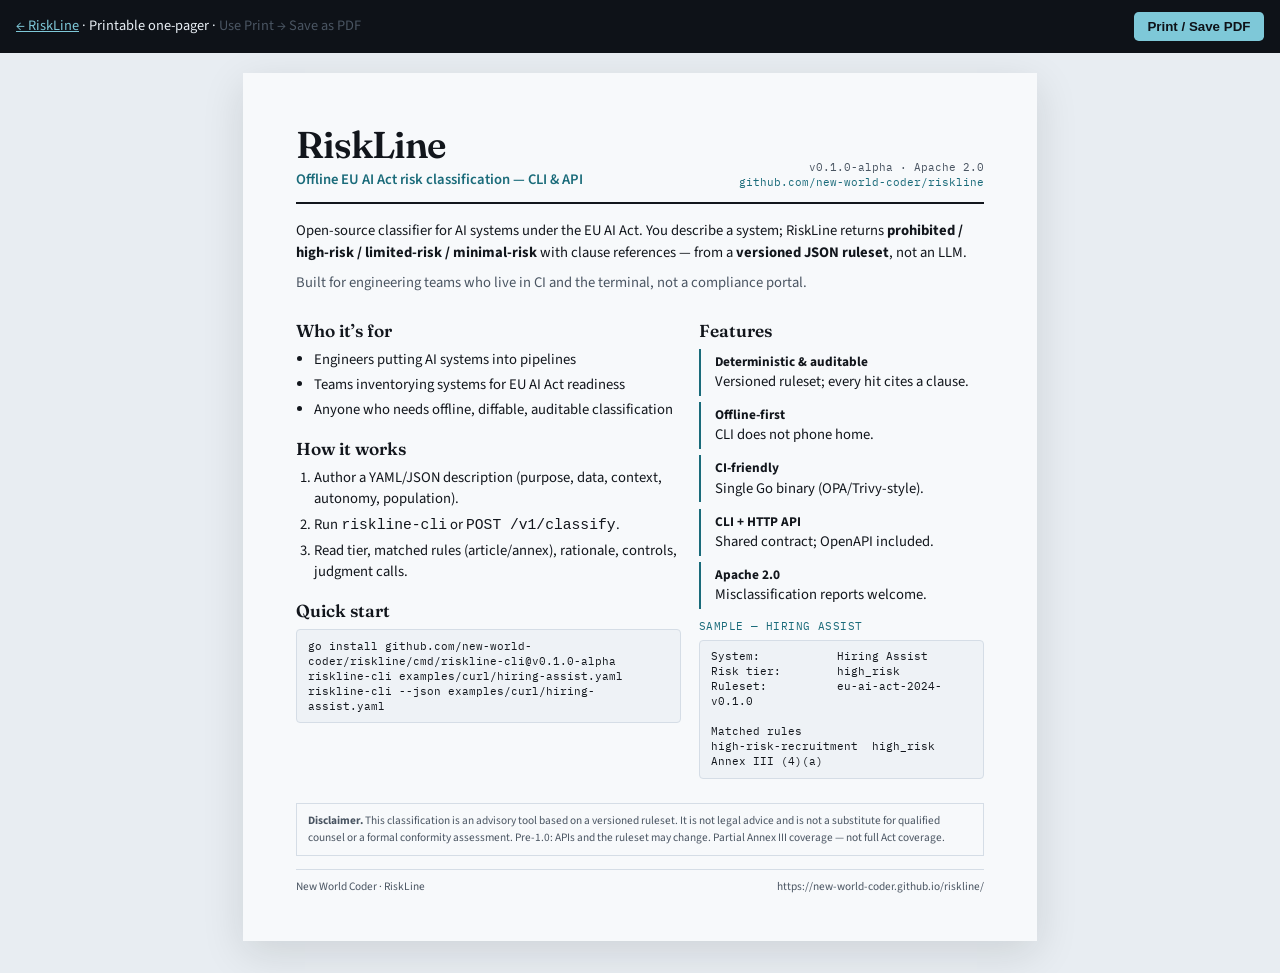
==== website/one-pager.html @ 2cbda745 "Add GitHub Pages landing, demo cast, and printable one-pager Ship a static marketing site under webs" ====
<!DOCTYPE html>
<html lang="en">
  <head>
    <meta charset="utf-8" />
    <meta name="viewport" content="width=device-width, initial-scale=1" />
    <title>RiskLine — One-pager</title>
    <meta
      name="description"
      content="One-page overview of RiskLine: offline EU AI Act risk classification CLI and API."
    />
    <link rel="icon" href="assets/favicon.svg" type="image/svg+xml" />
    <link rel="preconnect" href="https://fonts.googleapis.com" />
    <link rel="preconnect" href="https://fonts.gstatic.com" crossorigin />
    <link
      href="https://fonts.googleapis.com/css2?family=Fraunces:opsz,wght@9..144,550;9..144,600&family=IBM+Plex+Mono:wght@400;500&family=Source+Sans+3:wght@400;600&display=swap"
      rel="stylesheet"
    />
    <style>
      :root {
        --ink: #12161c;
        --muted: #4a5562;
        --accent: #1a6b7a;
        --line: #d5dde6;
        --bg: #f7f9fb;
        --code-bg: #eef2f6;
        --font-display: "Fraunces", Georgia, serif;
        --font-body: "Source Sans 3", "Helvetica Neue", sans-serif;
        --font-mono: "IBM Plex Mono", Consolas, monospace;
      }

      * {
        box-sizing: border-box;
      }

      body {
        margin: 0;
        font-family: var(--font-body);
        font-size: 11pt;
        line-height: 1.45;
        color: var(--ink);
        background: #e8edf2;
      }

      .toolbar {
        position: sticky;
        top: 0;
        z-index: 2;
        display: flex;
        gap: 0.75rem;
        align-items: center;
        justify-content: space-between;
        padding: 0.75rem 1rem;
        background: #0e1218;
        color: #e8eef4;
        font-size: 0.9rem;
      }

      .toolbar a {
        color: #7ec8d8;
      }

      .toolbar button {
        appearance: none;
        border: 0;
        background: #7ec8d8;
        color: #0e1218;
        font-weight: 600;
        padding: 0.45rem 0.85rem;
        border-radius: 0.3rem;
        cursor: pointer;
      }

      .sheet {
        width: min(100% - 1.5rem, 210mm);
        margin: 1.25rem auto 2rem;
        background: var(--bg);
        padding: 14mm 14mm 12mm;
        box-shadow: 0 12px 40px rgba(18, 22, 28, 0.12);
      }

      header {
        display: flex;
        justify-content: space-between;
        align-items: flex-end;
        gap: 1rem;
        padding-bottom: 0.75rem;
        border-bottom: 2px solid var(--ink);
        margin-bottom: 1rem;
      }

      .brand {
        margin: 0;
        font-family: var(--font-display);
        font-size: 28pt;
        font-weight: 600;
        letter-spacing: -0.02em;
        line-height: 1;
      }

      .tagline {
        margin: 0.35rem 0 0;
        color: var(--accent);
        font-size: 11pt;
        font-weight: 600;
      }

      .meta {
        text-align: right;
        font-family: var(--font-mono);
        font-size: 8pt;
        color: var(--muted);
      }

      .meta a {
        color: var(--accent);
        text-decoration: none;
      }

      h2 {
        margin: 1rem 0 0.35rem;
        font-family: var(--font-display);
        font-size: 13pt;
        font-weight: 600;
      }

      p {
        margin: 0 0 0.55rem;
      }

      .muted {
        color: var(--muted);
      }

      .cols {
        display: grid;
        grid-template-columns: 1.15fr 0.85fr;
        gap: 1.1rem;
      }

      ol,
      ul {
        margin: 0.25rem 0 0.6rem;
        padding-left: 1.15rem;
      }

      li {
        margin-bottom: 0.25rem;
      }

      .features {
        list-style: none;
        padding: 0;
      }

      .features li {
        padding: 0.2rem 0 0.2rem 0.85rem;
        border-left: 2px solid var(--accent);
        margin-bottom: 0.4rem;
      }

      .features strong {
        display: block;
        font-size: 10pt;
      }

      pre {
        margin: 0.35rem 0 0.7rem;
        padding: 0.55rem 0.7rem;
        background: var(--code-bg);
        border: 1px solid var(--line);
        border-radius: 0.25rem;
        font-family: var(--font-mono);
        font-size: 8pt;
        line-height: 1.4;
        white-space: pre-wrap;
        overflow: hidden;
      }

      .sample-label {
        font-family: var(--font-mono);
        font-size: 8pt;
        letter-spacing: 0.04em;
        text-transform: uppercase;
        color: var(--accent);
        margin: 0 0 0.2rem;
      }

      .disclaimer {
        margin-top: 0.85rem;
        padding: 0.55rem 0.7rem;
        border: 1px solid var(--line);
        font-size: 8.5pt;
        color: var(--muted);
      }

      footer {
        margin-top: 0.85rem;
        padding-top: 0.55rem;
        border-top: 1px solid var(--line);
        display: flex;
        justify-content: space-between;
        gap: 1rem;
        font-size: 8.5pt;
        color: var(--muted);
      }

      @media print {
        body {
          background: white;
        }
        .toolbar {
          display: none !important;
        }
        .sheet {
          width: 100%;
          margin: 0;
          padding: 0;
          box-shadow: none;
        }
        a {
          color: inherit;
          text-decoration: none;
        }
        @page {
          size: A4;
          margin: 14mm;
        }
      }

      @media (max-width: 720px) {
        .cols {
          grid-template-columns: 1fr;
        }
        header {
          flex-direction: column;
          align-items: flex-start;
        }
        .meta {
          text-align: left;
        }
      }
    </style>
  </head>
  <body>
    <div class="toolbar">
      <span
        ><a href="./">← RiskLine</a> · Printable one-pager ·
        <span class="muted">Use Print → Save as PDF</span></span
      >
      <button type="button" onclick="window.print()">Print / Save PDF</button>
    </div>

    <article class="sheet">
      <header>
        <div>
          <h1 class="brand">RiskLine</h1>
          <p class="tagline">Offline EU AI Act risk classification — CLI &amp; API</p>
        </div>
        <div class="meta">
          v0.1.0-alpha · Apache 2.0<br />
          <a href="https://github.com/new-world-coder/riskline"
            >github.com/new-world-coder/riskline</a
          >
        </div>
      </header>

      <p>
        Open-source classifier for AI systems under the EU AI Act. You describe a
        system; RiskLine returns
        <strong>prohibited / high-risk / limited-risk / minimal-risk</strong> with
        clause references — from a <strong>versioned JSON ruleset</strong>, not an LLM.
      </p>
      <p class="muted">
        Built for engineering teams who live in CI and the terminal, not a compliance
        portal.
      </p>

      <div class="cols">
        <div>
          <h2>Who it’s for</h2>
          <ul>
            <li>Engineers putting AI systems into pipelines</li>
            <li>Teams inventorying systems for EU AI Act readiness</li>
            <li>Anyone who needs offline, diffable, auditable classification</li>
          </ul>

          <h2>How it works</h2>
          <ol>
            <li>
              Author a YAML/JSON description (purpose, data, context, autonomy,
              population).
            </li>
            <li>Run <code>riskline-cli</code> or <code>POST /v1/classify</code>.</li>
            <li>
              Read tier, matched rules (article/annex), rationale, controls, judgment
              calls.
            </li>
          </ol>

          <h2>Quick start</h2>
          <pre>go install github.com/new-world-coder/riskline/cmd/riskline-cli@v0.1.0-alpha
riskline-cli examples/curl/hiring-assist.yaml
riskline-cli --json examples/curl/hiring-assist.yaml</pre>
        </div>

        <div>
          <h2>Features</h2>
          <ul class="features">
            <li>
              <strong>Deterministic &amp; auditable</strong>
              Versioned ruleset; every hit cites a clause.
            </li>
            <li>
              <strong>Offline-first</strong>
              CLI does not phone home.
            </li>
            <li>
              <strong>CI-friendly</strong>
              Single Go binary (OPA/Trivy-style).
            </li>
            <li>
              <strong>CLI + HTTP API</strong>
              Shared contract; OpenAPI included.
            </li>
            <li>
              <strong>Apache 2.0</strong>
              Misclassification reports welcome.
            </li>
          </ul>

          <p class="sample-label">Sample — Hiring Assist</p>
          <pre>System:           Hiring Assist
Risk tier:        high_risk
Ruleset:          eu-ai-act-2024-v0.1.0

Matched rules
high-risk-recruitment  high_risk  Annex III (4)(a)</pre>
        </div>
      </div>

      <p class="disclaimer">
        <strong>Disclaimer.</strong> This classification is an advisory tool based on
        a versioned ruleset. It is not legal advice and is not a substitute for
        qualified counsel or a formal conformity assessment. Pre-1.0: APIs and the
        ruleset may change. Partial Annex III coverage — not full Act coverage.
      </p>

      <footer>
        <span>New World Coder · RiskLine</span>
        <span>https://new-world-coder.github.io/riskline/</span>
      </footer>
    </article>
  </body>
</html>
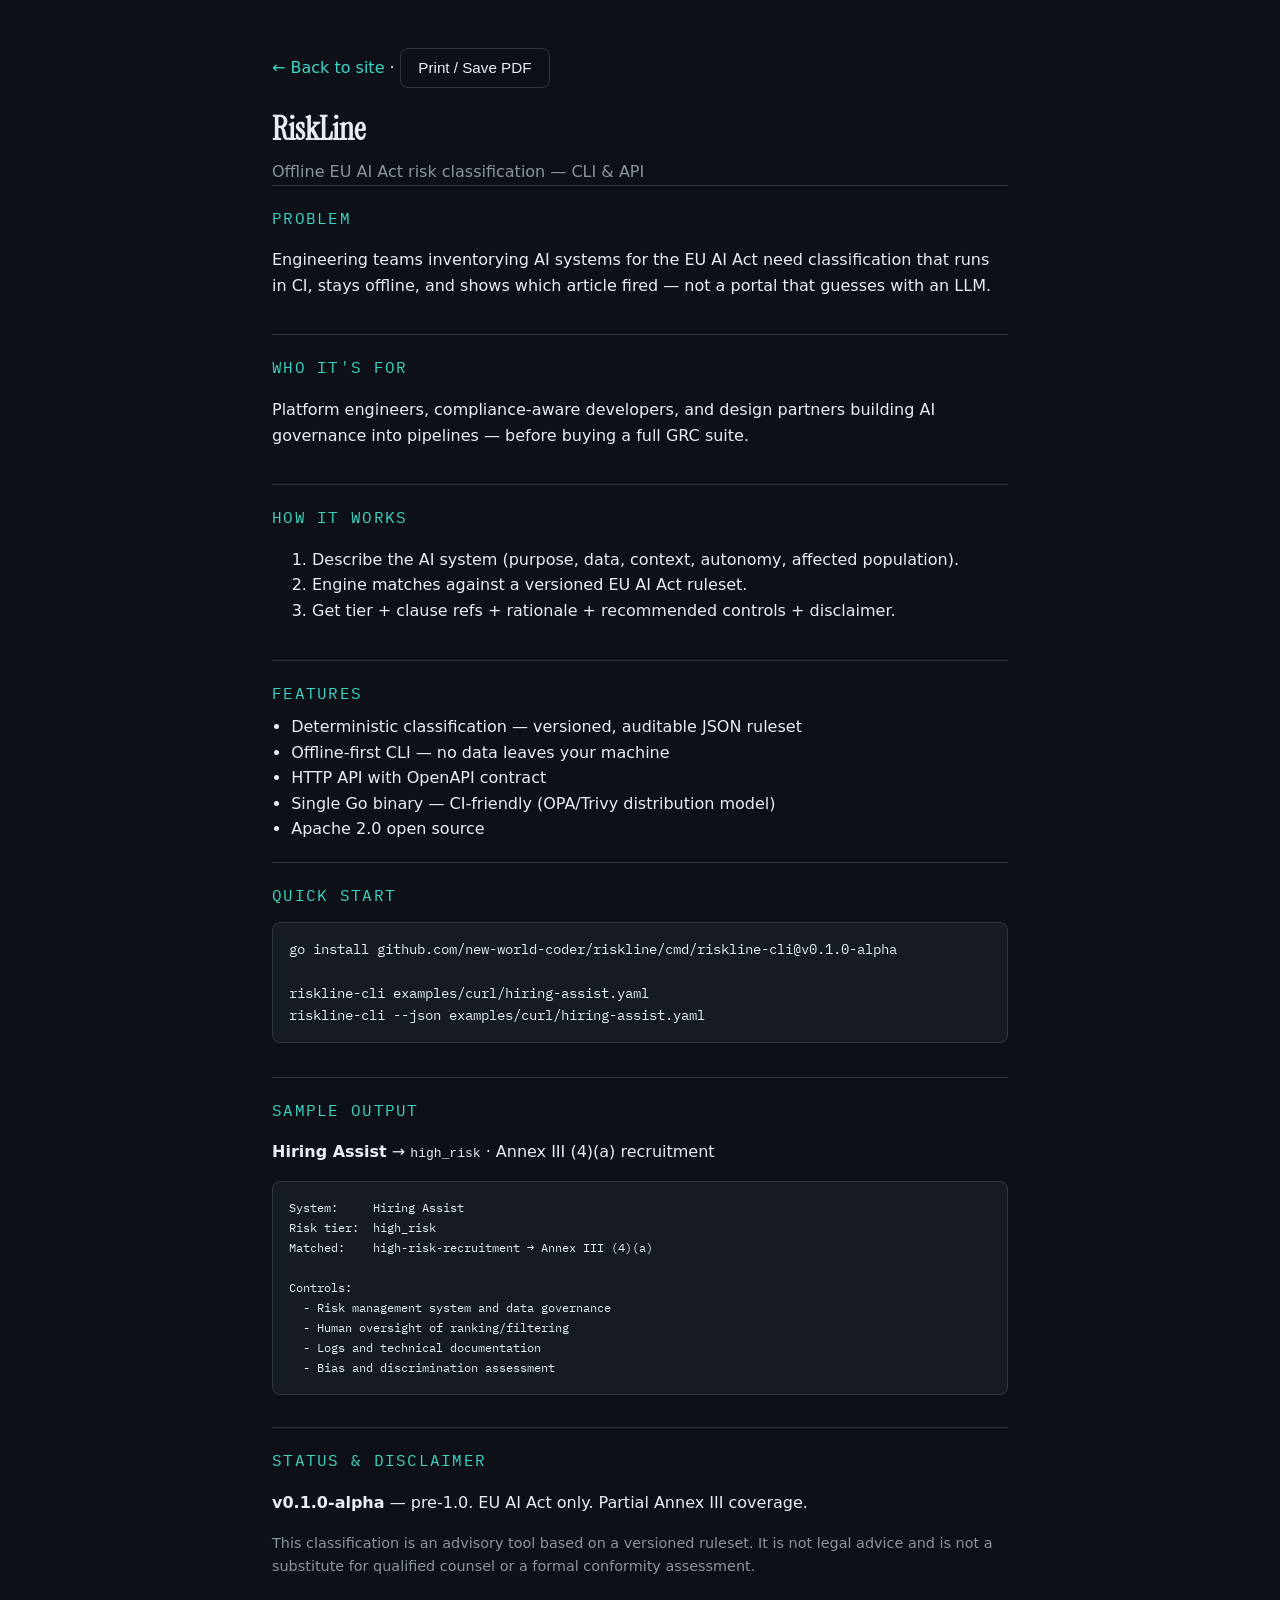
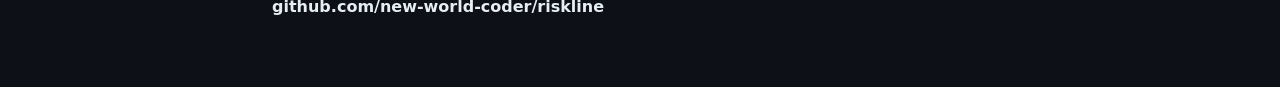
==== commit e99836e1: "add oss landing site with demo and one-pager Ship a GitHub Pages-ready marketing surface with a term" ====
--- a/website/one-pager.html
+++ b/website/one-pager.html
@@ -1,354 +1,86 @@
 <!DOCTYPE html>
 <html lang="en">
-  <head>
-    <meta charset="utf-8" />
-    <meta name="viewport" content="width=device-width, initial-scale=1" />
-    <title>RiskLine — One-pager</title>
-    <meta
-      name="description"
-      content="One-page overview of RiskLine: offline EU AI Act risk classification CLI and API."
-    />
-    <link rel="icon" href="assets/favicon.svg" type="image/svg+xml" />
-    <link rel="preconnect" href="https://fonts.googleapis.com" />
-    <link rel="preconnect" href="https://fonts.gstatic.com" crossorigin />
-    <link
-      href="https://fonts.googleapis.com/css2?family=Fraunces:opsz,wght@9..144,550;9..144,600&family=IBM+Plex+Mono:wght@400;500&family=Source+Sans+3:wght@400;600&display=swap"
-      rel="stylesheet"
-    />
-    <style>
-      :root {
-        --ink: #12161c;
-        --muted: #4a5562;
-        --accent: #1a6b7a;
-        --line: #d5dde6;
-        --bg: #f7f9fb;
-        --code-bg: #eef2f6;
-        --font-display: "Fraunces", Georgia, serif;
-        --font-body: "Source Sans 3", "Helvetica Neue", sans-serif;
-        --font-mono: "IBM Plex Mono", Consolas, monospace;
-      }
+<head>
+  <meta charset="utf-8">
+  <meta name="viewport" content="width=device-width, initial-scale=1">
+  <title>RiskLine — One-pager</title>
+  <link rel="icon" href="assets/favicon.svg" type="image/svg+xml">
+  <link href="https://fonts.googleapis.com/css2?family=IBM+Plex+Mono:wght@400;500&family=Instrument+Serif&display=swap" rel="stylesheet">
+  <link rel="stylesheet" href="css/site.css">
+  <style>
+    body.one-pager { padding: 2rem; max-width: 800px; margin: 0 auto; }
+    .one-pager-header h1 { font-family: var(--display); font-size: 2rem; margin: 0; }
+    .one-pager-header p { color: var(--text-muted); margin: 0.25rem 0 0; }
+    .one-pager section { padding: 1.25rem 0; border-top: 1px solid var(--border); }
+    .one-pager h2 { font-size: 1rem; text-transform: uppercase; letter-spacing: 0.08em; color: var(--accent); margin: 0 0 0.5rem; font-family: var(--mono); }
+    .one-pager ul { margin: 0; padding-left: 1.2rem; }
+  </style>
+</head>
+<body class="one-pager">
+  <p class="no-print" style="margin-bottom:1rem;"><a href="index.html">← Back to site</a> · <button onclick="window.print()" class="btn btn-secondary" style="cursor:pointer;">Print / Save PDF</button></p>
 
-      * {
-        box-sizing: border-box;
-      }
+  <header class="one-pager-header">
+    <h1>RiskLine</h1>
+    <p>Offline EU AI Act risk classification — CLI &amp; API</p>
+  </header>
 
-      body {
-        margin: 0;
-        font-family: var(--font-body);
-        font-size: 11pt;
-        line-height: 1.45;
-        color: var(--ink);
-        background: #e8edf2;
-      }
+  <section>
+    <h2>Problem</h2>
+    <p>Engineering teams inventorying AI systems for the EU AI Act need classification that runs in CI, stays offline, and shows which article fired — not a portal that guesses with an LLM.</p>
+  </section>
 
-      .toolbar {
-        position: sticky;
-        top: 0;
-        z-index: 2;
-        display: flex;
-        gap: 0.75rem;
-        align-items: center;
-        justify-content: space-between;
-        padding: 0.75rem 1rem;
-        background: #0e1218;
-        color: #e8eef4;
-        font-size: 0.9rem;
-      }
+  <section>
+    <h2>Who it's for</h2>
+    <p>Platform engineers, compliance-aware developers, and design partners building AI governance into pipelines — before buying a full GRC suite.</p>
+  </section>
 
-      .toolbar a {
-        color: #7ec8d8;
-      }
+  <section>
+    <h2>How it works</h2>
+    <ol>
+      <li>Describe the AI system (purpose, data, context, autonomy, affected population).</li>
+      <li>Engine matches against a versioned EU AI Act ruleset.</li>
+      <li>Get tier + clause refs + rationale + recommended controls + disclaimer.</li>
+    </ol>
+  </section>
 
-      .toolbar button {
-        appearance: none;
-        border: 0;
-        background: #7ec8d8;
-        color: #0e1218;
-        font-weight: 600;
-        padding: 0.45rem 0.85rem;
-        border-radius: 0.3rem;
-        cursor: pointer;
-      }
+  <section>
+    <h2>Features</h2>
+    <ul>
+      <li>Deterministic classification — versioned, auditable JSON ruleset</li>
+      <li>Offline-first CLI — no data leaves your machine</li>
+      <li>HTTP API with OpenAPI contract</li>
+      <li>Single Go binary — CI-friendly (OPA/Trivy distribution model)</li>
+      <li>Apache 2.0 open source</li>
+    </ul>
+  </section>
 
-      .sheet {
-        width: min(100% - 1.5rem, 210mm);
-        margin: 1.25rem auto 2rem;
-        background: var(--bg);
-        padding: 14mm 14mm 12mm;
-        box-shadow: 0 12px 40px rgba(18, 22, 28, 0.12);
-      }
+  <section>
+    <h2>Quick start</h2>
+    <pre style="font-family:var(--mono);font-size:0.85rem;background:var(--bg-elevated);padding:1rem;border-radius:8px;border:1px solid var(--border);overflow-x:auto;">go install github.com/new-world-coder/riskline/cmd/riskline-cli@v0.1.0-alpha
 
-      header {
-        display: flex;
-        justify-content: space-between;
-        align-items: flex-end;
-        gap: 1rem;
-        padding-bottom: 0.75rem;
-        border-bottom: 2px solid var(--ink);
-        margin-bottom: 1rem;
-      }
-
-      .brand {
-        margin: 0;
-        font-family: var(--font-display);
-        font-size: 28pt;
-        font-weight: 600;
-        letter-spacing: -0.02em;
-        line-height: 1;
-      }
-
-      .tagline {
-        margin: 0.35rem 0 0;
-        color: var(--accent);
-        font-size: 11pt;
-        font-weight: 600;
-      }
-
-      .meta {
-        text-align: right;
-        font-family: var(--font-mono);
-        font-size: 8pt;
-        color: var(--muted);
-      }
-
-      .meta a {
-        color: var(--accent);
-        text-decoration: none;
-      }
-
-      h2 {
-        margin: 1rem 0 0.35rem;
-        font-family: var(--font-display);
-        font-size: 13pt;
-        font-weight: 600;
-      }
-
-      p {
-        margin: 0 0 0.55rem;
-      }
-
-      .muted {
-        color: var(--muted);
-      }
-
-      .cols {
-        display: grid;
-        grid-template-columns: 1.15fr 0.85fr;
-        gap: 1.1rem;
-      }
-
-      ol,
-      ul {
-        margin: 0.25rem 0 0.6rem;
-        padding-left: 1.15rem;
-      }
-
-      li {
-        margin-bottom: 0.25rem;
-      }
-
-      .features {
-        list-style: none;
-        padding: 0;
-      }
-
-      .features li {
-        padding: 0.2rem 0 0.2rem 0.85rem;
-        border-left: 2px solid var(--accent);
-        margin-bottom: 0.4rem;
-      }
-
-      .features strong {
-        display: block;
-        font-size: 10pt;
-      }
-
-      pre {
-        margin: 0.35rem 0 0.7rem;
-        padding: 0.55rem 0.7rem;
-        background: var(--code-bg);
-        border: 1px solid var(--line);
-        border-radius: 0.25rem;
-        font-family: var(--font-mono);
-        font-size: 8pt;
-        line-height: 1.4;
-        white-space: pre-wrap;
-        overflow: hidden;
-      }
-
-      .sample-label {
-        font-family: var(--font-mono);
-        font-size: 8pt;
-        letter-spacing: 0.04em;
-        text-transform: uppercase;
-        color: var(--accent);
-        margin: 0 0 0.2rem;
-      }
-
-      .disclaimer {
-        margin-top: 0.85rem;
-        padding: 0.55rem 0.7rem;
-        border: 1px solid var(--line);
-        font-size: 8.5pt;
-        color: var(--muted);
-      }
-
-      footer {
-        margin-top: 0.85rem;
-        padding-top: 0.55rem;
-        border-top: 1px solid var(--line);
-        display: flex;
-        justify-content: space-between;
-        gap: 1rem;
-        font-size: 8.5pt;
-        color: var(--muted);
-      }
-
-      @media print {
-        body {
-          background: white;
-        }
-        .toolbar {
-          display: none !important;
-        }
-        .sheet {
-          width: 100%;
-          margin: 0;
-          padding: 0;
-          box-shadow: none;
-        }
-        a {
-          color: inherit;
-          text-decoration: none;
-        }
-        @page {
-          size: A4;
-          margin: 14mm;
-        }
-      }
-
-      @media (max-width: 720px) {
-        .cols {
-          grid-template-columns: 1fr;
-        }
-        header {
-          flex-direction: column;
-          align-items: flex-start;
-        }
-        .meta {
-          text-align: left;
-        }
-      }
-    </style>
-  </head>
-  <body>
-    <div class="toolbar">
-      <span
-        ><a href="./">← RiskLine</a> · Printable one-pager ·
-        <span class="muted">Use Print → Save as PDF</span></span
-      >
-      <button type="button" onclick="window.print()">Print / Save PDF</button>
-    </div>
-
-    <article class="sheet">
-      <header>
-        <div>
-          <h1 class="brand">RiskLine</h1>
-          <p class="tagline">Offline EU AI Act risk classification — CLI &amp; API</p>
-        </div>
-        <div class="meta">
-          v0.1.0-alpha · Apache 2.0<br />
-          <a href="https://github.com/new-world-coder/riskline"
-            >github.com/new-world-coder/riskline</a
-          >
-        </div>
-      </header>
-
-      <p>
-        Open-source classifier for AI systems under the EU AI Act. You describe a
-        system; RiskLine returns
-        <strong>prohibited / high-risk / limited-risk / minimal-risk</strong> with
-        clause references — from a <strong>versioned JSON ruleset</strong>, not an LLM.
-      </p>
-      <p class="muted">
-        Built for engineering teams who live in CI and the terminal, not a compliance
-        portal.
-      </p>
-
-      <div class="cols">
-        <div>
-          <h2>Who it’s for</h2>
-          <ul>
-            <li>Engineers putting AI systems into pipelines</li>
-            <li>Teams inventorying systems for EU AI Act readiness</li>
-            <li>Anyone who needs offline, diffable, auditable classification</li>
-          </ul>
-
-          <h2>How it works</h2>
-          <ol>
-            <li>
-              Author a YAML/JSON description (purpose, data, context, autonomy,
-              population).
-            </li>
-            <li>Run <code>riskline-cli</code> or <code>POST /v1/classify</code>.</li>
-            <li>
-              Read tier, matched rules (article/annex), rationale, controls, judgment
-              calls.
-            </li>
-          </ol>
-
-          <h2>Quick start</h2>
-          <pre>go install github.com/new-world-coder/riskline/cmd/riskline-cli@v0.1.0-alpha
 riskline-cli examples/curl/hiring-assist.yaml
 riskline-cli --json examples/curl/hiring-assist.yaml</pre>
-        </div>
+  </section>
 
-        <div>
-          <h2>Features</h2>
-          <ul class="features">
-            <li>
-              <strong>Deterministic &amp; auditable</strong>
-              Versioned ruleset; every hit cites a clause.
-            </li>
-            <li>
-              <strong>Offline-first</strong>
-              CLI does not phone home.
-            </li>
-            <li>
-              <strong>CI-friendly</strong>
-              Single Go binary (OPA/Trivy-style).
-            </li>
-            <li>
-              <strong>CLI + HTTP API</strong>
-              Shared contract; OpenAPI included.
-            </li>
-            <li>
-              <strong>Apache 2.0</strong>
-              Misclassification reports welcome.
-            </li>
-          </ul>
+  <section>
+    <h2>Sample output</h2>
+    <p><strong>Hiring Assist</strong> → <code>high_risk</code> · Annex III (4)(a) recruitment</p>
+    <pre style="font-family:var(--mono);font-size:0.78rem;background:var(--bg-elevated);padding:1rem;border-radius:8px;border:1px solid var(--border);overflow-x:auto;">System:     Hiring Assist
+Risk tier:  high_risk
+Matched:    high-risk-recruitment → Annex III (4)(a)
 
-          <p class="sample-label">Sample — Hiring Assist</p>
-          <pre>System:           Hiring Assist
-Risk tier:        high_risk
-Ruleset:          eu-ai-act-2024-v0.1.0
+Controls:
+  - Risk management system and data governance
+  - Human oversight of ranking/filtering
+  - Logs and technical documentation
+  - Bias and discrimination assessment</pre>
+  </section>
 
-Matched rules
-high-risk-recruitment  high_risk  Annex III (4)(a)</pre>
-        </div>
-      </div>
-
-      <p class="disclaimer">
-        <strong>Disclaimer.</strong> This classification is an advisory tool based on
-        a versioned ruleset. It is not legal advice and is not a substitute for
-        qualified counsel or a formal conformity assessment. Pre-1.0: APIs and the
-        ruleset may change. Partial Annex III coverage — not full Act coverage.
-      </p>
-
-      <footer>
-        <span>New World Coder · RiskLine</span>
-        <span>https://new-world-coder.github.io/riskline/</span>
-      </footer>
-    </article>
-  </body>
+  <section>
+    <h2>Status &amp; disclaimer</h2>
+    <p><strong>v0.1.0-alpha</strong> — pre-1.0. EU AI Act only. Partial Annex III coverage.</p>
+    <p style="font-size:0.9rem;color:var(--text-muted);">This classification is an advisory tool based on a versioned ruleset. It is not legal advice and is not a substitute for qualified counsel or a formal conformity assessment.</p>
+    <p><strong>github.com/new-world-coder/riskline</strong></p>
+  </section>
+</body>
 </html>
--- a/website/css/site.css
+++ b/website/css/site.css
@@ -0,0 +1,398 @@
+:root {
+  --bg: #0d1117;
+  --bg-elevated: #161b22;
+  --border: #30363d;
+  --text: #e6edf3;
+  --text-muted: #8b949e;
+  --accent: #3dd6c6;
+  --accent-dim: #238f84;
+  --tier-prohibited: #f85149;
+  --tier-high: #d29922;
+  --tier-limited: #58a6ff;
+  --tier-minimal: #3fb950;
+  --mono: "IBM Plex Mono", "JetBrains Mono", ui-monospace, monospace;
+  --display: "Instrument Serif", Georgia, "Times New Roman", serif;
+}
+
+*,
+*::before,
+*::after {
+  box-sizing: border-box;
+}
+
+html {
+  scroll-behavior: smooth;
+}
+
+body {
+  margin: 0;
+  font-family: system-ui, -apple-system, BlinkMacSystemFont, "Segoe UI", sans-serif;
+  background: var(--bg);
+  color: var(--text);
+  line-height: 1.6;
+}
+
+a {
+  color: var(--accent);
+  text-decoration: none;
+}
+
+a:hover {
+  text-decoration: underline;
+}
+
+.container {
+  width: min(1100px, 92vw);
+  margin: 0 auto;
+}
+
+.site-header {
+  position: sticky;
+  top: 0;
+  z-index: 10;
+  backdrop-filter: blur(10px);
+  background: rgba(13, 17, 23, 0.85);
+  border-bottom: 1px solid var(--border);
+}
+
+.site-header .container {
+  display: flex;
+  align-items: center;
+  justify-content: space-between;
+  padding: 0.9rem 0;
+}
+
+.logo {
+  font-family: var(--display);
+  font-size: 1.35rem;
+  letter-spacing: 0.02em;
+  color: var(--text);
+  text-decoration: none;
+}
+
+.logo span {
+  color: var(--accent);
+}
+
+.nav-links {
+  display: flex;
+  gap: 1.25rem;
+  font-size: 0.92rem;
+}
+
+.nav-links a {
+  color: var(--text-muted);
+}
+
+.nav-links a:hover {
+  color: var(--text);
+  text-decoration: none;
+}
+
+.hero {
+  position: relative;
+  padding: 5rem 0 3rem;
+  overflow: hidden;
+}
+
+.hero::before {
+  content: "";
+  position: absolute;
+  inset: 0;
+  background:
+    radial-gradient(ellipse 80% 50% at 50% -20%, rgba(61, 214, 198, 0.12), transparent),
+    linear-gradient(rgba(48, 54, 61, 0.15) 1px, transparent 1px),
+    linear-gradient(90deg, rgba(48, 54, 61, 0.15) 1px, transparent 1px);
+  background-size: auto, 48px 48px, 48px 48px;
+  pointer-events: none;
+}
+
+.hero-grid {
+  position: relative;
+  display: grid;
+  grid-template-columns: 1fr 1.1fr;
+  gap: 2.5rem;
+  align-items: center;
+}
+
+.eyebrow {
+  font-family: var(--mono);
+  font-size: 0.78rem;
+  letter-spacing: 0.12em;
+  text-transform: uppercase;
+  color: var(--accent);
+  margin-bottom: 0.75rem;
+}
+
+.hero h1 {
+  font-family: var(--display);
+  font-size: clamp(2.2rem, 4vw, 3.4rem);
+  font-weight: 400;
+  line-height: 1.15;
+  margin: 0 0 1rem;
+}
+
+.hero-lead {
+  font-size: 1.08rem;
+  color: var(--text-muted);
+  max-width: 34ch;
+  margin-bottom: 1.5rem;
+}
+
+.cta-row {
+  display: flex;
+  flex-wrap: wrap;
+  gap: 0.75rem;
+}
+
+.btn {
+  display: inline-flex;
+  align-items: center;
+  gap: 0.4rem;
+  padding: 0.65rem 1.1rem;
+  border-radius: 8px;
+  font-size: 0.95rem;
+  font-weight: 500;
+  border: 1px solid transparent;
+  text-decoration: none;
+  transition: background 0.15s, border-color 0.15s;
+}
+
+.btn-primary {
+  background: var(--accent);
+  color: #04120f;
+}
+
+.btn-primary:hover {
+  background: #5ce3d5;
+  text-decoration: none;
+}
+
+.btn-secondary {
+  background: transparent;
+  border-color: var(--border);
+  color: var(--text);
+}
+
+.btn-secondary:hover {
+  border-color: var(--accent-dim);
+  text-decoration: none;
+}
+
+.terminal {
+  background: var(--bg-elevated);
+  border: 1px solid var(--border);
+  border-radius: 12px;
+  overflow: hidden;
+  box-shadow: 0 24px 80px rgba(0, 0, 0, 0.45);
+}
+
+.terminal-bar {
+  display: flex;
+  align-items: center;
+  gap: 0.45rem;
+  padding: 0.65rem 0.9rem;
+  background: #010409;
+  border-bottom: 1px solid var(--border);
+}
+
+.dot {
+  width: 10px;
+  height: 10px;
+  border-radius: 50%;
+}
+
+.dot.red { background: #ff5f57; }
+.dot.yellow { background: #febc2e; }
+.dot.green { background: #28c840; }
+
+.terminal-title {
+  margin-left: 0.5rem;
+  font-family: var(--mono);
+  font-size: 0.75rem;
+  color: var(--text-muted);
+}
+
+.terminal-body {
+  padding: 1rem 1.1rem 1.25rem;
+  min-height: 340px;
+  font-family: var(--mono);
+  font-size: 0.78rem;
+  line-height: 1.55;
+  white-space: pre-wrap;
+  word-break: break-word;
+}
+
+.terminal-body .prompt {
+  color: var(--accent);
+}
+
+.terminal-body .dim {
+  color: var(--text-muted);
+}
+
+.terminal-body .tier-prohibited { color: var(--tier-prohibited); font-weight: 600; }
+.terminal-body .tier-high { color: var(--tier-high); font-weight: 600; }
+.terminal-body .tier-limited { color: var(--tier-limited); font-weight: 600; }
+.terminal-body .tier-minimal { color: var(--tier-minimal); font-weight: 600; }
+
+.scenario-tabs {
+  display: flex;
+  gap: 0.5rem;
+  padding: 0.75rem 0.9rem;
+  border-top: 1px solid var(--border);
+  background: #010409;
+  flex-wrap: wrap;
+}
+
+.scenario-tab {
+  font-family: var(--mono);
+  font-size: 0.72rem;
+  padding: 0.35rem 0.65rem;
+  border-radius: 6px;
+  border: 1px solid var(--border);
+  background: transparent;
+  color: var(--text-muted);
+  cursor: pointer;
+}
+
+.scenario-tab:hover,
+.scenario-tab.active {
+  border-color: var(--accent-dim);
+  color: var(--accent);
+  background: rgba(61, 214, 198, 0.08);
+}
+
+section {
+  padding: 4rem 0;
+}
+
+section h2 {
+  font-family: var(--display);
+  font-size: 1.9rem;
+  font-weight: 400;
+  margin: 0 0 1.5rem;
+}
+
+.steps {
+  display: grid;
+  grid-template-columns: repeat(3, 1fr);
+  gap: 1.25rem;
+}
+
+.step-card {
+  background: var(--bg-elevated);
+  border: 1px solid var(--border);
+  border-radius: 10px;
+  padding: 1.25rem;
+}
+
+.step-num {
+  font-family: var(--mono);
+  font-size: 0.75rem;
+  color: var(--accent);
+  margin-bottom: 0.5rem;
+}
+
+.step-card h3 {
+  margin: 0 0 0.5rem;
+  font-size: 1rem;
+}
+
+.step-card p {
+  margin: 0;
+  color: var(--text-muted);
+  font-size: 0.92rem;
+}
+
+.why-grid {
+  display: grid;
+  grid-template-columns: repeat(2, 1fr);
+  gap: 1rem;
+}
+
+.why-item {
+  padding: 1rem 0;
+  border-top: 1px solid var(--border);
+}
+
+.why-item strong {
+  display: block;
+  margin-bottom: 0.25rem;
+}
+
+.why-item span {
+  color: var(--text-muted);
+  font-size: 0.92rem;
+}
+
+.limits {
+  background: var(--bg-elevated);
+  border: 1px solid var(--border);
+  border-radius: 10px;
+  padding: 1.5rem;
+}
+
+.limits ul {
+  margin: 0;
+  padding-left: 1.2rem;
+  color: var(--text-muted);
+}
+
+.limits li + li {
+  margin-top: 0.5rem;
+}
+
+.site-footer {
+  border-top: 1px solid var(--border);
+  padding: 2rem 0 3rem;
+  color: var(--text-muted);
+  font-size: 0.88rem;
+}
+
+.site-footer .container {
+  display: flex;
+  flex-wrap: wrap;
+  justify-content: space-between;
+  gap: 1rem;
+}
+
+.footer-links {
+  display: flex;
+  gap: 1.25rem;
+}
+
+@media (max-width: 900px) {
+  .hero-grid,
+  .steps,
+  .why-grid {
+    grid-template-columns: 1fr;
+  }
+
+  .hero {
+    padding-top: 3rem;
+  }
+}
+
+/* One-pager print styles */
+@media print {
+  body.one-pager {
+    background: #fff;
+    color: #111;
+    font-size: 11pt;
+  }
+
+  .no-print {
+    display: none !important;
+  }
+
+  .one-pager-header {
+    border-bottom: 2px solid #111;
+    padding-bottom: 0.75rem;
+    margin-bottom: 1rem;
+  }
+
+  a {
+    color: #111;
+  }
+}
